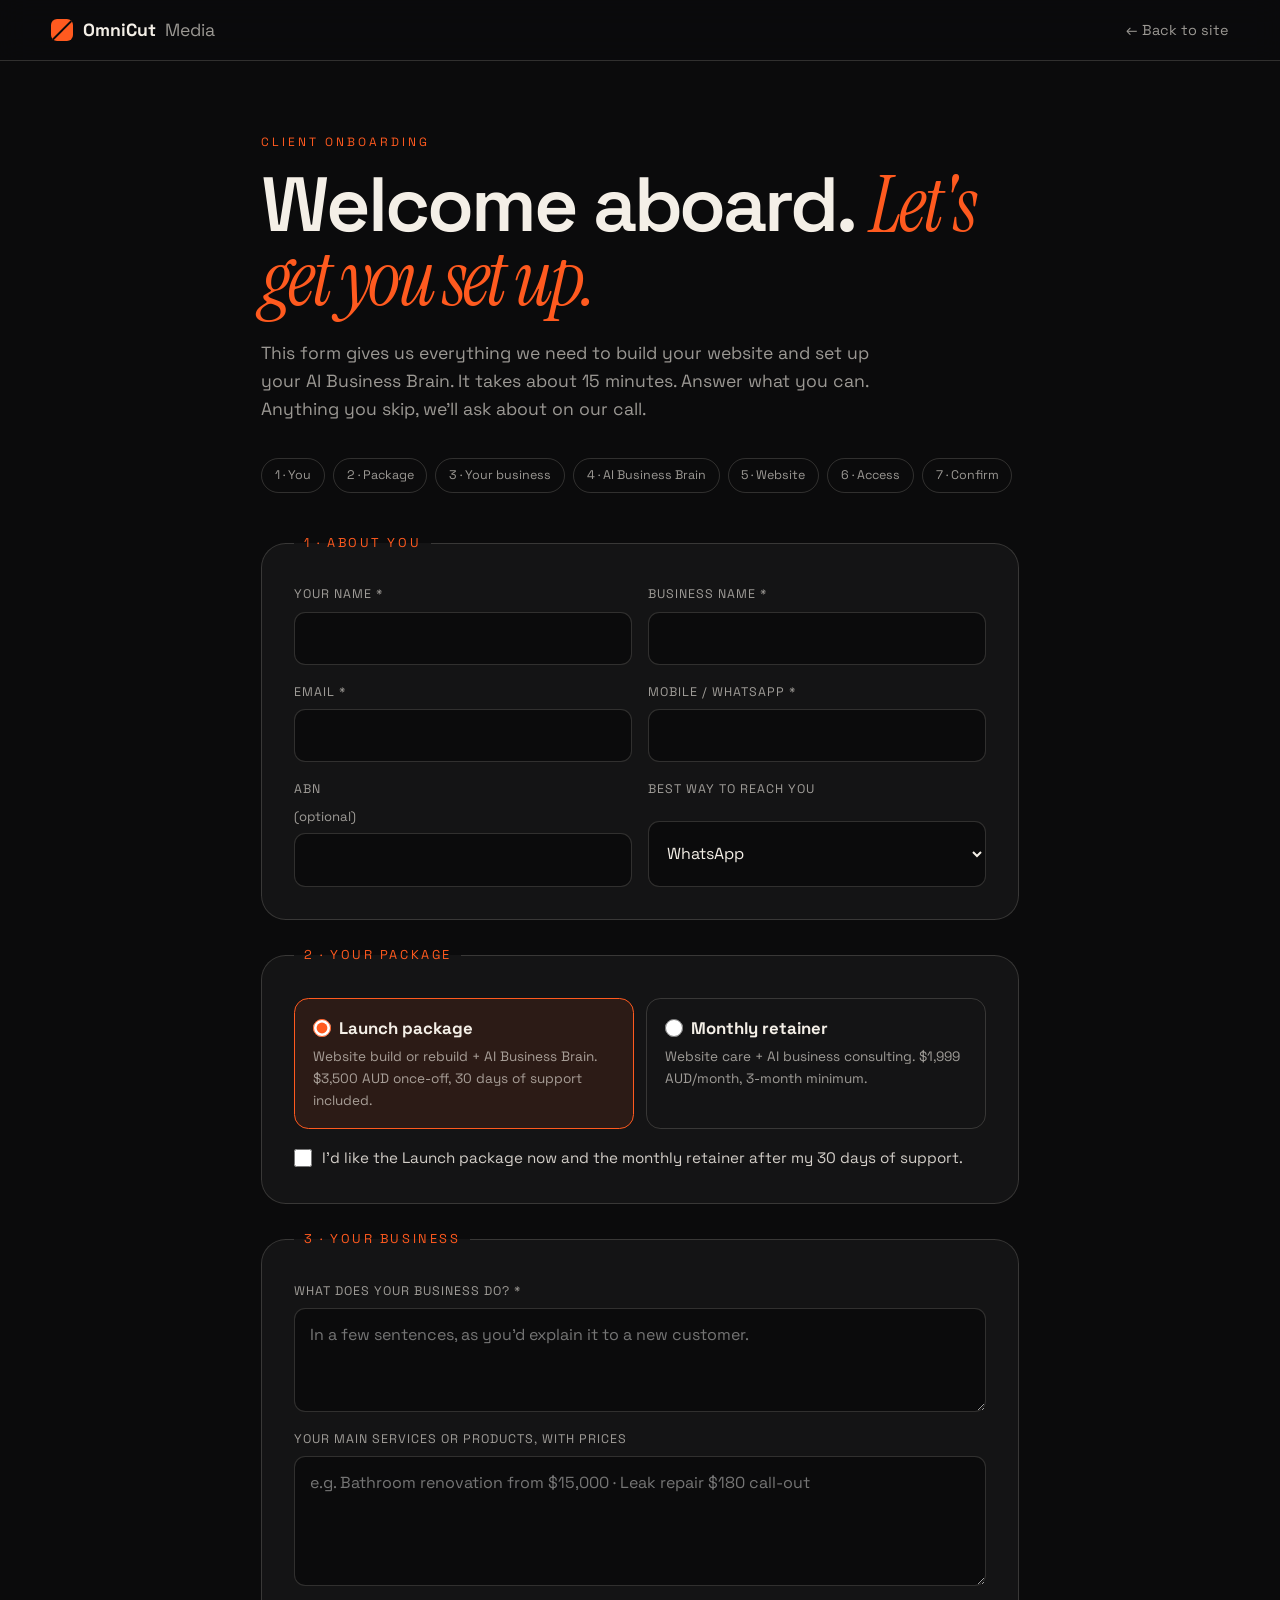
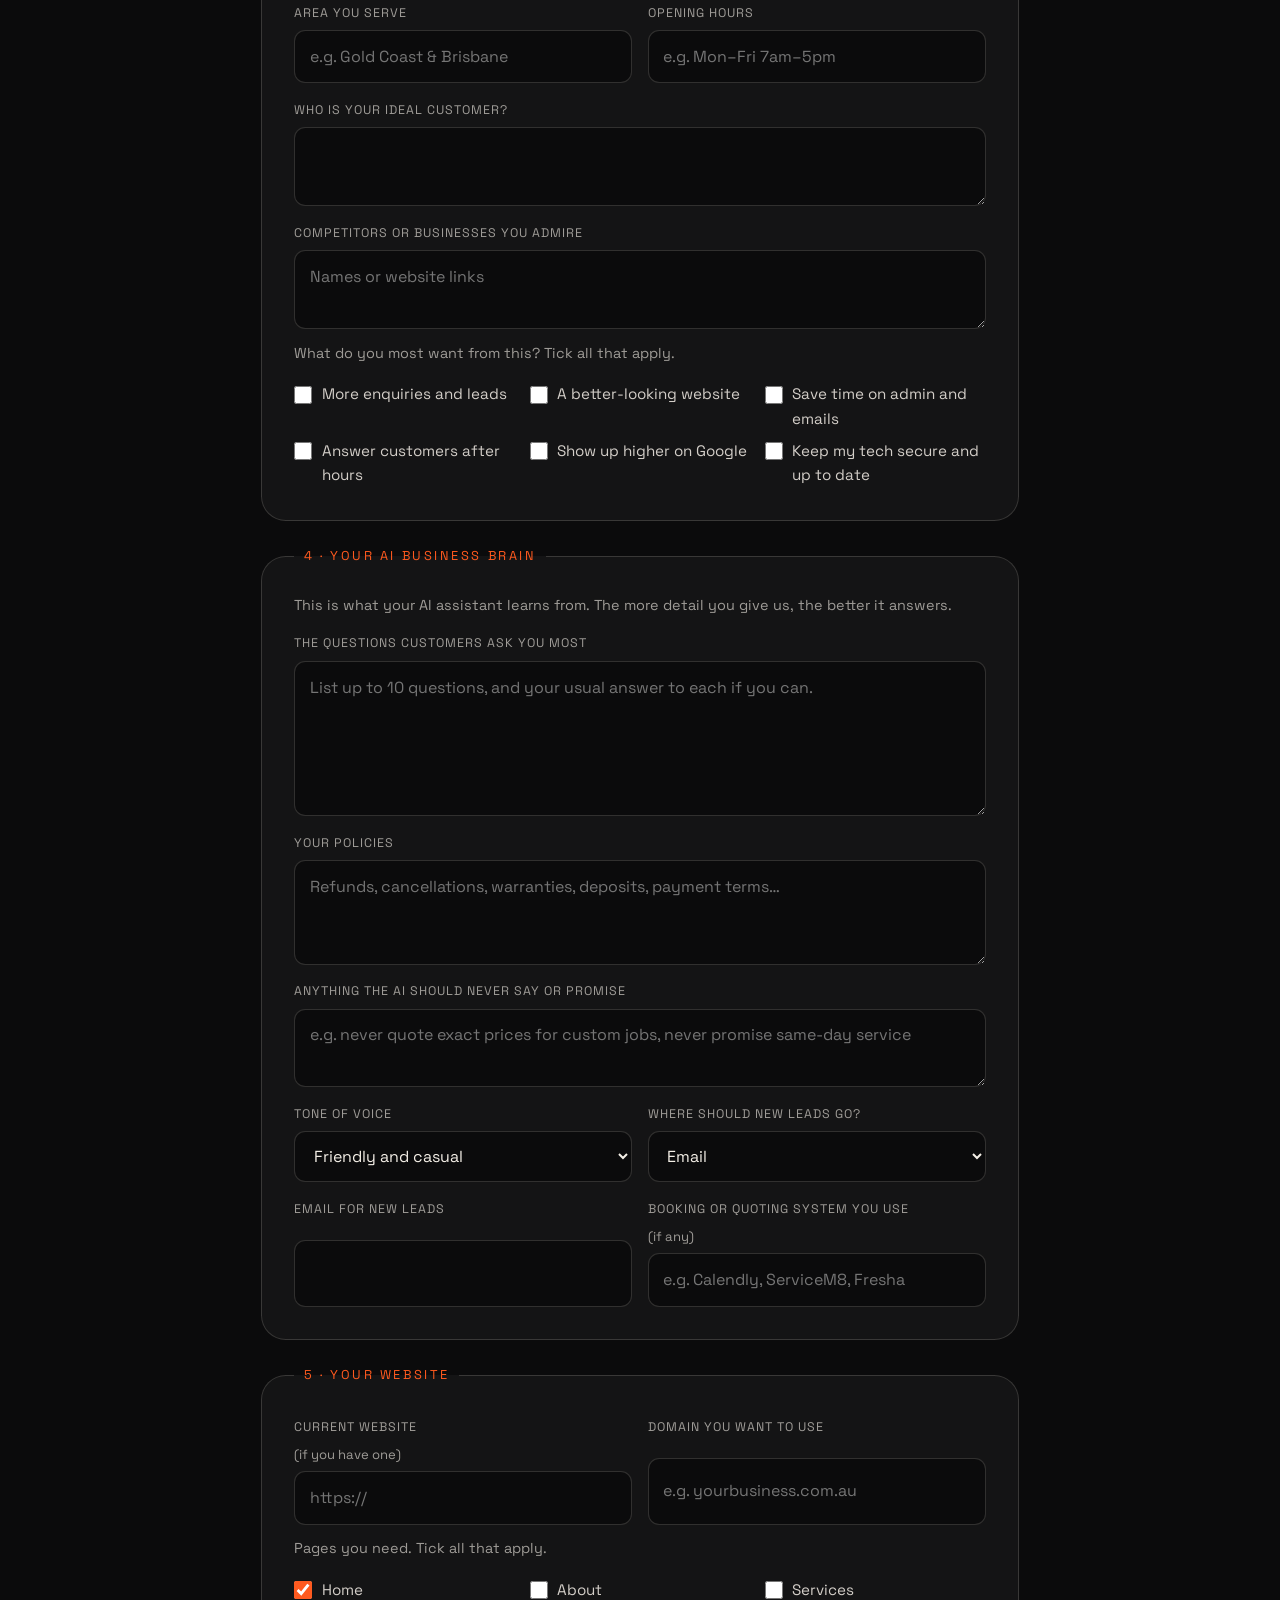
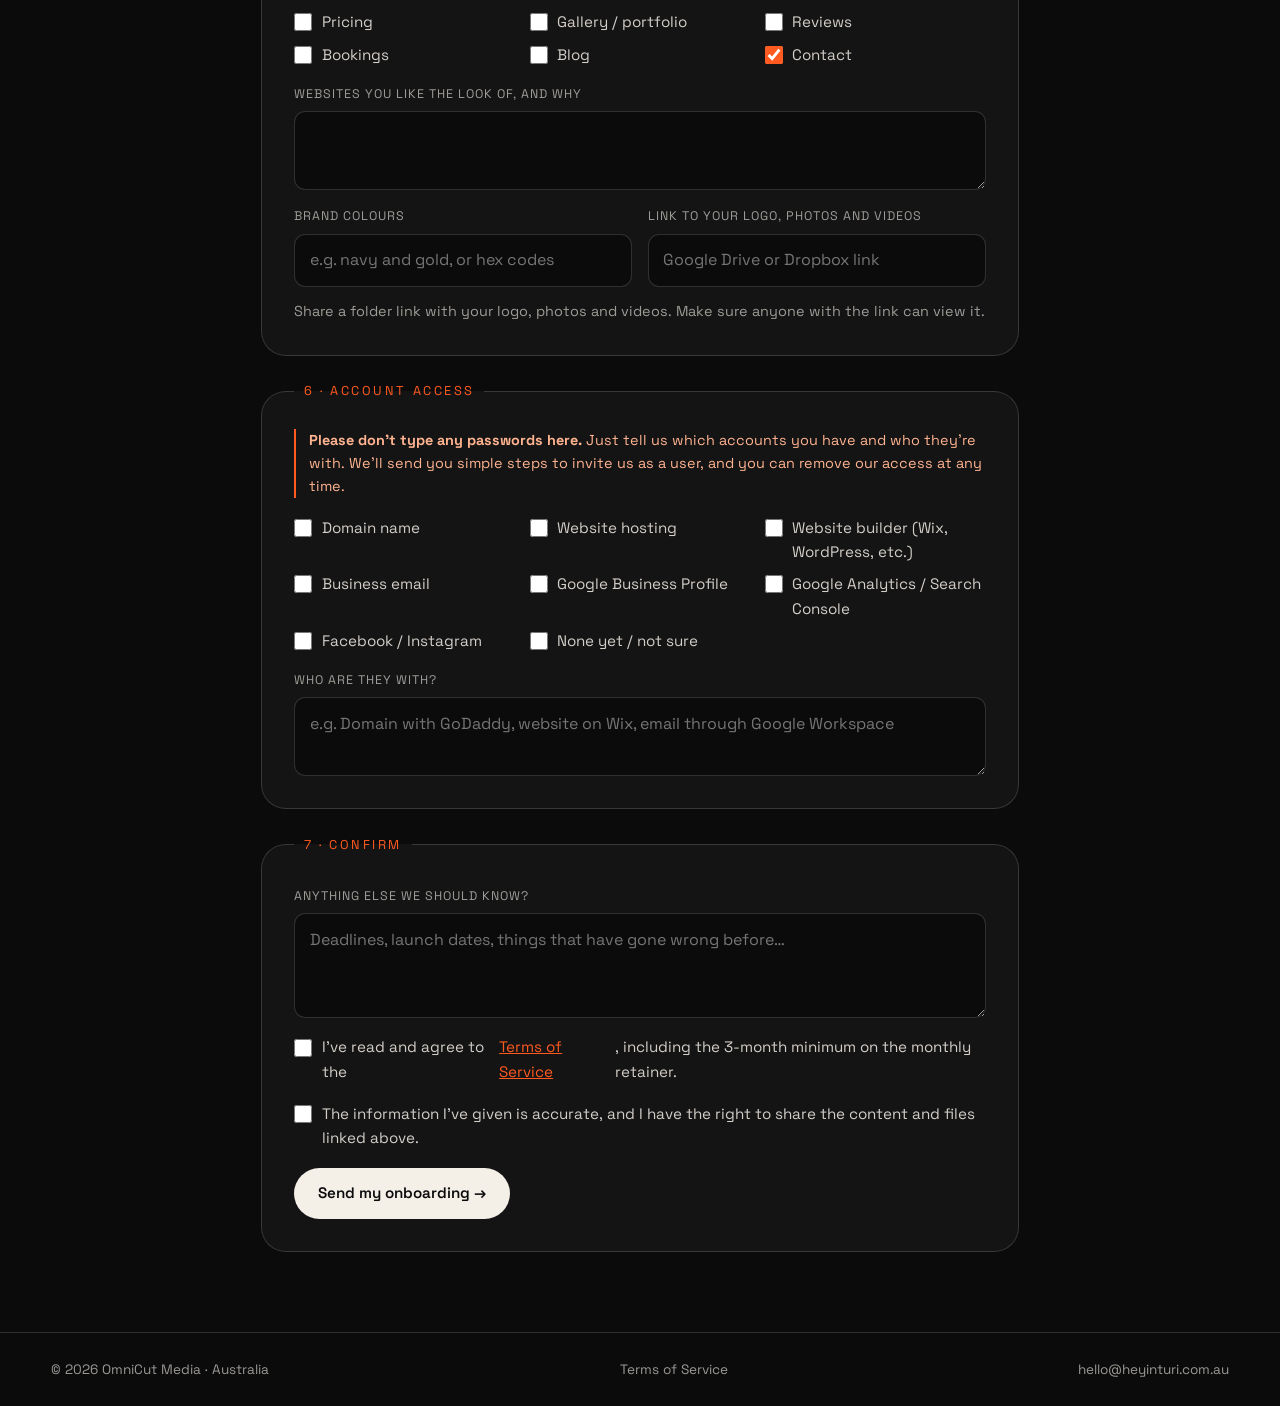
==== onboarding.html @ e652654d "Add Terms of Service and client onboarding form; 3-month minimum on retainer Co-Authored-By: Claude " ====
<!DOCTYPE html>
<html lang="en">
<head>
<meta charset="UTF-8">
<meta name="viewport" content="width=device-width, initial-scale=1.0">
<title>Client Onboarding — OmniCut Media</title>
<meta name="robots" content="noindex">
<link rel="preconnect" href="https://fonts.googleapis.com">
<link rel="preconnect" href="https://fonts.gstatic.com" crossorigin>
<link href="https://fonts.googleapis.com/css2?family=Instrument+Serif:ital@0;1&family=Space+Grotesk:wght@400;500;600;700&display=swap" rel="stylesheet">
<link rel="stylesheet" href="assets/css/page.css">
</head>
<body>
<header>
  <a href="index.html" class="brand"><i></i>OmniCut<b>Media</b></a>
  <a class="back" href="index.html">← Back to site</a>
</header>

<main class="wrap">
  <div class="eyebrow">Client onboarding</div>
  <h1>Welcome aboard. <em>Let's get you set up.</em></h1>
  <p class="intro">This form gives us everything we need to build your website and set up your AI Business Brain. It takes about 15 minutes. Answer what you can. Anything you skip, we'll ask about on our call.</p>

  <nav class="steps-bar" aria-label="Form sections">
    <a href="#s1">1 · You</a><a href="#s2">2 · Package</a><a href="#s3">3 · Your business</a><a href="#s4">4 · AI Business Brain</a><a href="#s5">5 · Website</a><a href="#s6">6 · Access</a><a href="#s7">7 · Confirm</a>
  </nav>

  <form class="onb" id="onb" novalidate>
    <fieldset id="s1">
      <legend>1 · About you</legend>
      <div class="row">
        <label class="f">Your name *<input type="text" name="Name" required autocomplete="name"></label>
        <label class="f">Business name *<input type="text" name="Business name" required autocomplete="organization"></label>
      </div>
      <div class="row">
        <label class="f">Email *<input type="email" name="Email" required autocomplete="email"></label>
        <label class="f">Mobile / WhatsApp *<input type="tel" name="Phone" required autocomplete="tel"></label>
      </div>
      <div class="row">
        <label class="f">ABN <small>(optional)</small><input type="text" name="ABN" inputmode="numeric"></label>
        <label class="f">Best way to reach you
          <select name="Preferred contact"><option>WhatsApp</option><option>Phone call</option><option>Email</option></select>
        </label>
      </div>
    </fieldset>

    <fieldset id="s2">
      <legend>2 · Your package</legend>
      <div class="pkg-pick">
        <label><input type="radio" name="Package" value="Launch package ($3,500 AUD once-off)" checked><b>Launch package</b><span>Website build or rebuild + AI Business Brain. $3,500 AUD once-off, 30 days of support included.</span></label>
        <label><input type="radio" name="Package" value="Monthly retainer ($1,999 AUD/month)"><b>Monthly retainer</b><span>Website care + AI business consulting. $1,999 AUD/month, 3-month minimum.</span></label>
      </div>
      <label class="agree"><input type="checkbox" name="Interested in both" value="Yes">I'd like the Launch package now and the monthly retainer after my 30 days of support.</label>
    </fieldset>

    <fieldset id="s3">
      <legend>3 · Your business</legend>
      <label class="f">What does your business do? *<textarea name="What the business does" rows="3" required placeholder="In a few sentences, as you'd explain it to a new customer."></textarea></label>
      <label class="f">Your main services or products, with prices<textarea name="Services and prices" rows="4" placeholder="e.g. Bathroom renovation from $15,000 · Leak repair $180 call-out"></textarea></label>
      <div class="row">
        <label class="f">Area you serve<input type="text" name="Service area" placeholder="e.g. Gold Coast & Brisbane"></label>
        <label class="f">Opening hours<input type="text" name="Opening hours" placeholder="e.g. Mon–Fri 7am–5pm"></label>
      </div>
      <label class="f">Who is your ideal customer?<textarea name="Ideal customer" rows="2"></textarea></label>
      <label class="f">Competitors or businesses you admire<textarea name="Competitors" rows="2" placeholder="Names or website links"></textarea></label>
      <p class="hint">What do you most want from this? Tick all that apply.</p>
      <div class="checks">
        <label><input type="checkbox" name="Goals" value="More enquiries and leads">More enquiries and leads</label>
        <label><input type="checkbox" name="Goals" value="A better-looking website">A better-looking website</label>
        <label><input type="checkbox" name="Goals" value="Save time on admin and emails">Save time on admin and emails</label>
        <label><input type="checkbox" name="Goals" value="Answer customers after hours">Answer customers after hours</label>
        <label><input type="checkbox" name="Goals" value="Show up higher on Google">Show up higher on Google</label>
        <label><input type="checkbox" name="Goals" value="Keep my tech secure and up to date">Keep my tech secure and up to date</label>
      </div>
    </fieldset>

    <fieldset id="s4">
      <legend>4 · Your AI Business Brain</legend>
      <p class="hint">This is what your AI assistant learns from. The more detail you give us, the better it answers.</p>
      <label class="f">The questions customers ask you most<textarea name="Top customer questions" rows="5" placeholder="List up to 10 questions, and your usual answer to each if you can."></textarea></label>
      <label class="f">Your policies<textarea name="Policies" rows="3" placeholder="Refunds, cancellations, warranties, deposits, payment terms…"></textarea></label>
      <label class="f">Anything the AI should never say or promise<textarea name="AI must not" rows="2" placeholder="e.g. never quote exact prices for custom jobs, never promise same-day service"></textarea></label>
      <div class="row">
        <label class="f">Tone of voice
          <select name="Tone"><option>Friendly and casual</option><option>Professional and polished</option><option>Warm and caring</option><option>Bold and energetic</option></select>
        </label>
        <label class="f">Where should new leads go?
          <select name="Leads go to"><option>Email</option><option>WhatsApp</option><option>Both email and WhatsApp</option></select>
        </label>
      </div>
      <div class="row">
        <label class="f">Email for new leads<input type="email" name="Lead email"></label>
        <label class="f">Booking or quoting system you use <small>(if any)</small><input type="text" name="Booking system" placeholder="e.g. Calendly, ServiceM8, Fresha"></label>
      </div>
    </fieldset>

    <fieldset id="s5">
      <legend>5 · Your website</legend>
      <div class="row">
        <label class="f">Current website <small>(if you have one)</small><input type="url" name="Current website" placeholder="https://"></label>
        <label class="f">Domain you want to use<input type="text" name="Domain" placeholder="e.g. yourbusiness.com.au"></label>
      </div>
      <p class="hint">Pages you need. Tick all that apply.</p>
      <div class="checks">
        <label><input type="checkbox" name="Pages" value="Home" checked>Home</label>
        <label><input type="checkbox" name="Pages" value="About">About</label>
        <label><input type="checkbox" name="Pages" value="Services">Services</label>
        <label><input type="checkbox" name="Pages" value="Pricing">Pricing</label>
        <label><input type="checkbox" name="Pages" value="Gallery / portfolio">Gallery / portfolio</label>
        <label><input type="checkbox" name="Pages" value="Reviews">Reviews</label>
        <label><input type="checkbox" name="Pages" value="Bookings">Bookings</label>
        <label><input type="checkbox" name="Pages" value="Blog">Blog</label>
        <label><input type="checkbox" name="Pages" value="Contact" checked>Contact</label>
      </div>
      <label class="f">Websites you like the look of, and why<textarea name="Sites they like" rows="2"></textarea></label>
      <div class="row">
        <label class="f">Brand colours<input type="text" name="Brand colours" placeholder="e.g. navy and gold, or hex codes"></label>
        <label class="f">Link to your logo, photos and videos<input type="url" name="Files link" placeholder="Google Drive or Dropbox link"></label>
      </div>
      <p class="hint">Share a folder link with your logo, photos and videos. Make sure anyone with the link can view it.</p>
    </fieldset>

    <fieldset id="s6">
      <legend>6 · Account access</legend>
      <p class="hint warn"><strong>Please don't type any passwords here.</strong> Just tell us which accounts you have and who they're with. We'll send you simple steps to invite us as a user, and you can remove our access at any time.</p>
      <div class="checks">
        <label><input type="checkbox" name="Has accounts" value="Domain registrar">Domain name</label>
        <label><input type="checkbox" name="Has accounts" value="Website hosting">Website hosting</label>
        <label><input type="checkbox" name="Has accounts" value="Website builder (Wix/Squarespace/WordPress/Shopify)">Website builder (Wix, WordPress, etc.)</label>
        <label><input type="checkbox" name="Has accounts" value="Business email">Business email</label>
        <label><input type="checkbox" name="Has accounts" value="Google Business Profile">Google Business Profile</label>
        <label><input type="checkbox" name="Has accounts" value="Google Analytics / Search Console">Google Analytics / Search Console</label>
        <label><input type="checkbox" name="Has accounts" value="Facebook / Instagram">Facebook / Instagram</label>
        <label><input type="checkbox" name="Has accounts" value="None yet / not sure">None yet / not sure</label>
      </div>
      <label class="f">Who are they with?<textarea name="Account providers" rows="2" placeholder="e.g. Domain with GoDaddy, website on Wix, email through Google Workspace"></textarea></label>
    </fieldset>

    <fieldset id="s7">
      <legend>7 · Confirm</legend>
      <label class="f">Anything else we should know?<textarea name="Notes" rows="3" placeholder="Deadlines, launch dates, things that have gone wrong before…"></textarea></label>
      <label class="agree"><input type="checkbox" id="agree" name="Agreed to terms" value="Yes" required>I've read and agree to the <a href="terms.html" target="_blank" rel="noopener" style="color:var(--accent)">Terms of Service</a>, including the 3-month minimum on the monthly retainer.</label>
      <label class="agree"><input type="checkbox" name="Info is accurate" value="Yes" required>The information I've given is accurate, and I have the right to share the content and files linked above.</label>
      <div class="submit-row">
        <button class="btn" type="submit" id="send">Send my onboarding →</button>
        <span class="msg" id="msg" role="status"></span>
      </div>
    </fieldset>
  </form>
</main>

<footer>
  <span>© 2026 OmniCut Media · Australia</span>
  <a href="terms.html">Terms of Service</a>
  <a href="mailto:hello@heyinturi.com.au">hello@heyinturi.com.au</a>
</footer>

<script>
(() => {
  const TO = "hello@heyinturi.com.au";
  const form = document.getElementById("onb"), msg = document.getElementById("msg"), btn = document.getElementById("send");
  const say = (t, cls) => { msg.textContent = t; msg.className = "msg " + (cls || ""); };

  const collect = () => {
    const out = {};
    new FormData(form).forEach((v, k) => { v = String(v).trim(); if (!v) return; out[k] = out[k] ? out[k] + ", " + v : v; });
    return out;
  };

  form.addEventListener("submit", async e => {
    e.preventDefault();
    let bad = null;
    form.querySelectorAll("[required]").forEach(f => {
      const empty = f.type === "checkbox" ? !f.checked : !f.value.trim() || (f.type === "email" && !/^\S+@\S+\.\S+$/.test(f.value));
      (f.type === "checkbox" ? f.parentElement : f).classList.toggle("invalid", empty);
      if (empty && !bad) bad = f;
    });
    if (bad) { say("Please fill in the required fields marked * and tick both boxes at the end.", "err"); bad.scrollIntoView({ behavior: "smooth", block: "center" }); return; }

    const data = collect();
    const ref = "ON-" + new Date().toISOString().slice(2, 10).replace(/-/g, "") + "-" + Math.random().toString(36).slice(2, 6).toUpperCase();
    btn.disabled = true; say("Sending…");
    try {
      const res = await fetch(`https://formsubmit.co/ajax/${TO}`, {
        method: "POST",
        headers: { "Content-Type": "application/json", Accept: "application/json" },
        body: JSON.stringify({ _subject: `New client onboarding ${ref}: ${data["Business name"]}`, _template: "table", _captcha: "false", _replyto: data.Email, Reference: ref, ...data })
      });
      const j = await res.json().catch(() => ({}));
      if (!res.ok || String(j.success) === "false") throw new Error(j.message || res.status);
      form.reset();
      say(`Thanks! Your onboarding (${ref}) has been sent. Adrian will be in touch within 1 business day.`, "ok");
    } catch (err) {
      // Fallback: open the client's email app with the answers filled in
      const body = `Reference: ${ref}\n\n` + Object.entries(data).map(([k, v]) => `${k}: ${v}`).join("\n");
      location.href = `mailto:${TO}?subject=${encodeURIComponent(`Client onboarding ${ref}: ${data["Business name"]}`)}&body=${encodeURIComponent(body)}`;
      say("We couldn't send it directly, so your email app has opened with your answers filled in. Just press send.", "err");
    } finally { btn.disabled = false; }
  });
})();
</script>
</body>
</html>
---- assets/css/page.css ----
:root {
  --bg: #0b0b0c; --bg-2: #141415; --fg: #f4efe7;
  --muted: rgba(244, 239, 231, 0.62); --line: rgba(244, 239, 231, 0.16);
  --accent: #ff5a1f; --wa: #25d366; --radius: 1.1rem;
  --font: "Space Grotesk", -apple-system, BlinkMacSystemFont, "Segoe UI", Roboto, Helvetica, Arial, sans-serif;
  --font-serif: "Instrument Serif", Georgia, "Times New Roman", serif;
  --pad: clamp(1.25rem, 4vw, 3.5rem);
}
* { margin: 0; padding: 0; box-sizing: border-box; }
html { background: var(--bg); scroll-behavior: smooth; }
body { color: var(--fg); font-family: var(--font); -webkit-font-smoothing: antialiased; line-height: 1.6; }
a { color: inherit; }
em { font-family: var(--font-serif); font-style: italic; font-weight: 400; color: var(--accent); }
::selection { background: var(--accent); color: #000; }

header { position: sticky; top: 0; z-index: 10; display: flex; align-items: center; justify-content: space-between; gap: 1rem; padding: 1rem var(--pad); background: rgba(11,11,12,.75); backdrop-filter: blur(14px); -webkit-backdrop-filter: blur(14px); border-bottom: 1px solid var(--line); }
.brand { display: flex; align-items: center; gap: .6rem; font-weight: 700; font-size: 1.1rem; text-decoration: none; }
.brand i { width: 22px; height: 22px; border-radius: 6px; background: var(--accent); position: relative; overflow: hidden; display: grid; place-items: center; }
.brand i::after { content: ""; position: absolute; width: 140%; height: 2px; background: var(--bg); transform: rotate(-45deg); }
.brand b { font-weight: 400; color: var(--muted); }
.back { font-size: .9rem; color: var(--muted); text-decoration: none; }
.back:hover { color: var(--fg); }

.wrap { max-width: 860px; margin: 0 auto; padding: clamp(3rem, 8vh, 6rem) var(--pad) 5rem; }
.eyebrow { font-size: .75rem; letter-spacing: .25em; text-transform: uppercase; color: var(--accent); }
h1 { font-size: clamp(2.6rem, 7vw, 4.8rem); font-weight: 600; letter-spacing: -.04em; line-height: .95; margin: 1rem 0 1.4rem; }
.intro { color: var(--muted); font-size: 1.1rem; max-width: 40rem; }
.meta { margin-top: 1rem; font-size: .85rem; color: var(--muted); }

.btn { display: inline-flex; align-items: center; gap: .6rem; padding: .85rem 1.5rem; border-radius: 99px; font: inherit; font-weight: 600; font-size: .95rem; background: var(--fg); color: #0b0b0c; border: 0; cursor: pointer; text-decoration: none; transition: background .3s; }
.btn:hover { background: var(--accent); }
.btn.ghost { background: transparent; color: var(--fg); border: 1px solid var(--line); }
.btn.ghost:hover { background: var(--fg); color: #000; }

/* terms */
.toc { margin: 2.4rem 0 3rem; padding: 1.4rem 1.6rem; border: 1px solid var(--line); border-radius: var(--radius); background: var(--bg-2); columns: 2; column-gap: 2rem; font-size: .92rem; }
.toc a { display: block; padding: .2rem 0; color: var(--muted); text-decoration: none; break-inside: avoid; }
.toc a:hover { color: var(--accent); }
.terms section { padding: 2rem 0; border-top: 1px solid var(--line); scroll-margin-top: 5rem; }
.terms h2 { font-size: 1.45rem; font-weight: 600; letter-spacing: -.02em; margin-bottom: .9rem; }
.terms h2 span { color: var(--accent); font-size: .9rem; margin-right: .6rem; letter-spacing: .1em; }
.terms p, .terms li { color: rgba(244,239,231,.82); margin-bottom: .7rem; }
.terms ul { padding-left: 1.2rem; }
.terms li::marker { color: var(--accent); }
.terms strong { color: var(--fg); }
.summary { margin-top: 2rem; display: grid; grid-template-columns: repeat(auto-fit, minmax(180px, 1fr)); gap: .8rem; }
.summary div { padding: 1rem 1.1rem; border: 1px solid var(--line); border-radius: .9rem; background: var(--bg-2); }
.summary b { display: block; font-size: 1.15rem; }
.summary span { font-size: .82rem; color: var(--muted); }
@media (max-width: 640px) { .toc { columns: 1; } }

/* onboarding form */
.steps-bar { display: flex; flex-wrap: wrap; gap: .5rem; margin: 2.2rem 0 0; }
.steps-bar a { font-size: .78rem; padding: .4rem .8rem; border: 1px solid var(--line); border-radius: 99px; color: var(--muted); text-decoration: none; }
.steps-bar a:hover { border-color: var(--accent); color: var(--fg); }
form.onb { margin-top: 2.5rem; display: grid; gap: 1.6rem; }
fieldset { border: 1px solid var(--line); border-radius: calc(var(--radius) * 1.4); padding: clamp(1.2rem, 3vw, 2rem); background: var(--bg-2); display: grid; gap: 1.1rem; scroll-margin-top: 5rem; }
legend { padding: 0 .6rem; font-size: .8rem; letter-spacing: .2em; text-transform: uppercase; color: var(--accent); }
.hint { font-size: .9rem; color: var(--muted); margin-top: -.3rem; }
.hint.warn { color: #ffb38f; border-left: 2px solid var(--accent); padding-left: .8rem; }
.row { display: grid; grid-template-columns: 1fr 1fr; gap: 1rem; }
label.f { display: grid; gap: .4rem; font-size: .78rem; letter-spacing: .08em; text-transform: uppercase; color: var(--muted); }
label.f small { text-transform: none; letter-spacing: 0; font-size: .82rem; }
input[type=text], input[type=email], input[type=tel], input[type=url], select, textarea {
  font: inherit; font-size: 1rem; letter-spacing: 0; text-transform: none; color: var(--fg); background: var(--bg); border: 1px solid var(--line); border-radius: .7rem; padding: .8rem .9rem; outline: none; width: 100%; resize: vertical; transition: border-color .25s; }
input:focus, select:focus, textarea:focus { border-color: var(--accent); }
.invalid { border-color: #ff4d4d !important; }
.checks { display: grid; grid-template-columns: repeat(auto-fit, minmax(220px, 1fr)); gap: .5rem .9rem; }
.checks label, label.agree { display: flex; gap: .6rem; align-items: flex-start; font-size: .95rem; color: rgba(244,239,231,.85); cursor: pointer; }
input[type=checkbox], input[type=radio] { accent-color: var(--accent); width: 18px; height: 18px; margin-top: .2rem; flex: none; }
.pkg-pick { display: grid; grid-template-columns: 1fr 1fr; gap: .8rem; }
.pkg-pick label { display: block; padding: 1rem 1.1rem; border: 1px solid var(--line); border-radius: .9rem; cursor: pointer; transition: border-color .25s, background .25s; }
.pkg-pick label:has(input:checked) { border-color: var(--accent); background: rgba(255,90,31,.1); }
.pkg-pick input { margin-right: .5rem; vertical-align: -3px; }
.pkg-pick b { font-size: 1.05rem; }
.pkg-pick span { display: block; font-size: .85rem; color: var(--muted); margin-top: .3rem; }
.submit-row { display: flex; flex-wrap: wrap; align-items: center; gap: 1rem; }
.msg { font-size: .95rem; }
.msg.err { color: #ff8a8a; }
.msg.ok { color: #6ee7a0; }
@media (max-width: 640px) { .row, .pkg-pick { grid-template-columns: 1fr; } }

footer { border-top: 1px solid var(--line); padding: 1.6rem var(--pad); display: flex; flex-wrap: wrap; justify-content: space-between; gap: 1rem; font-size: .85rem; color: var(--muted); }
footer a { text-decoration: none; }
footer a:hover { color: var(--fg); }
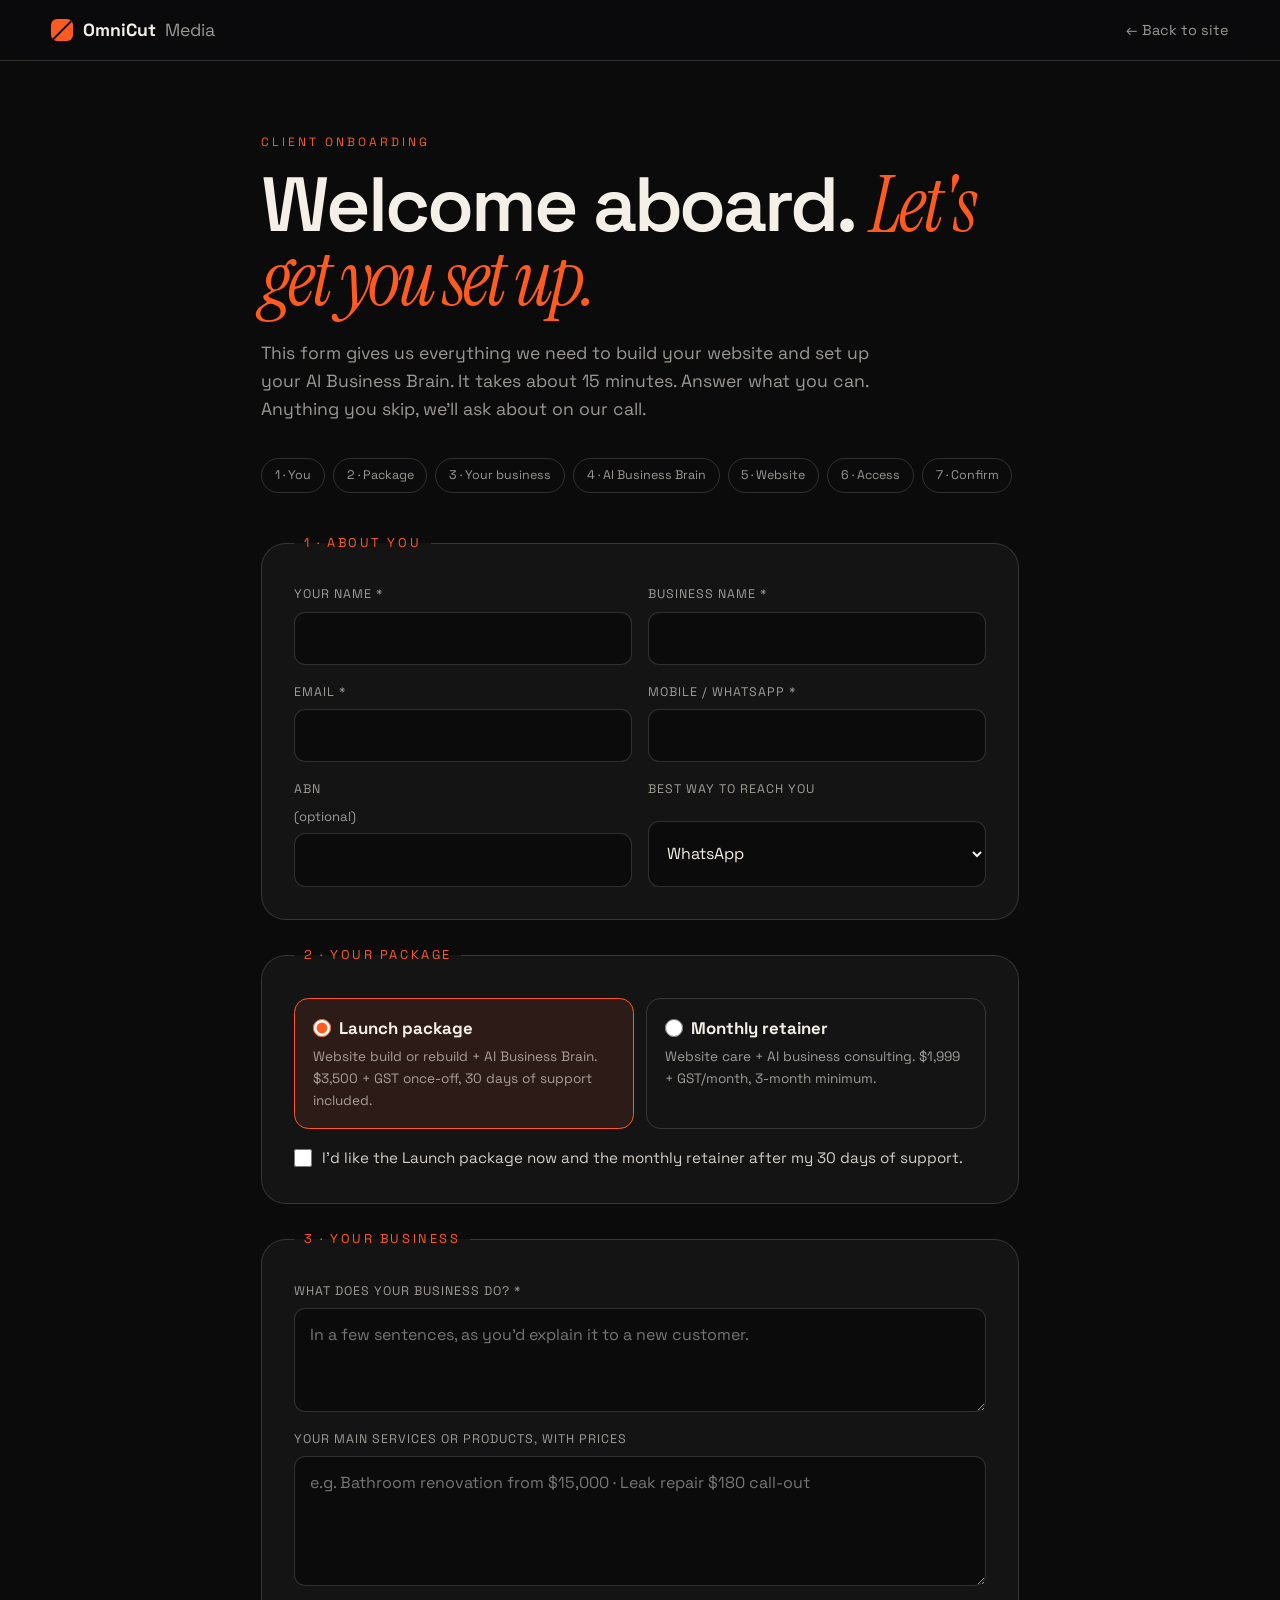
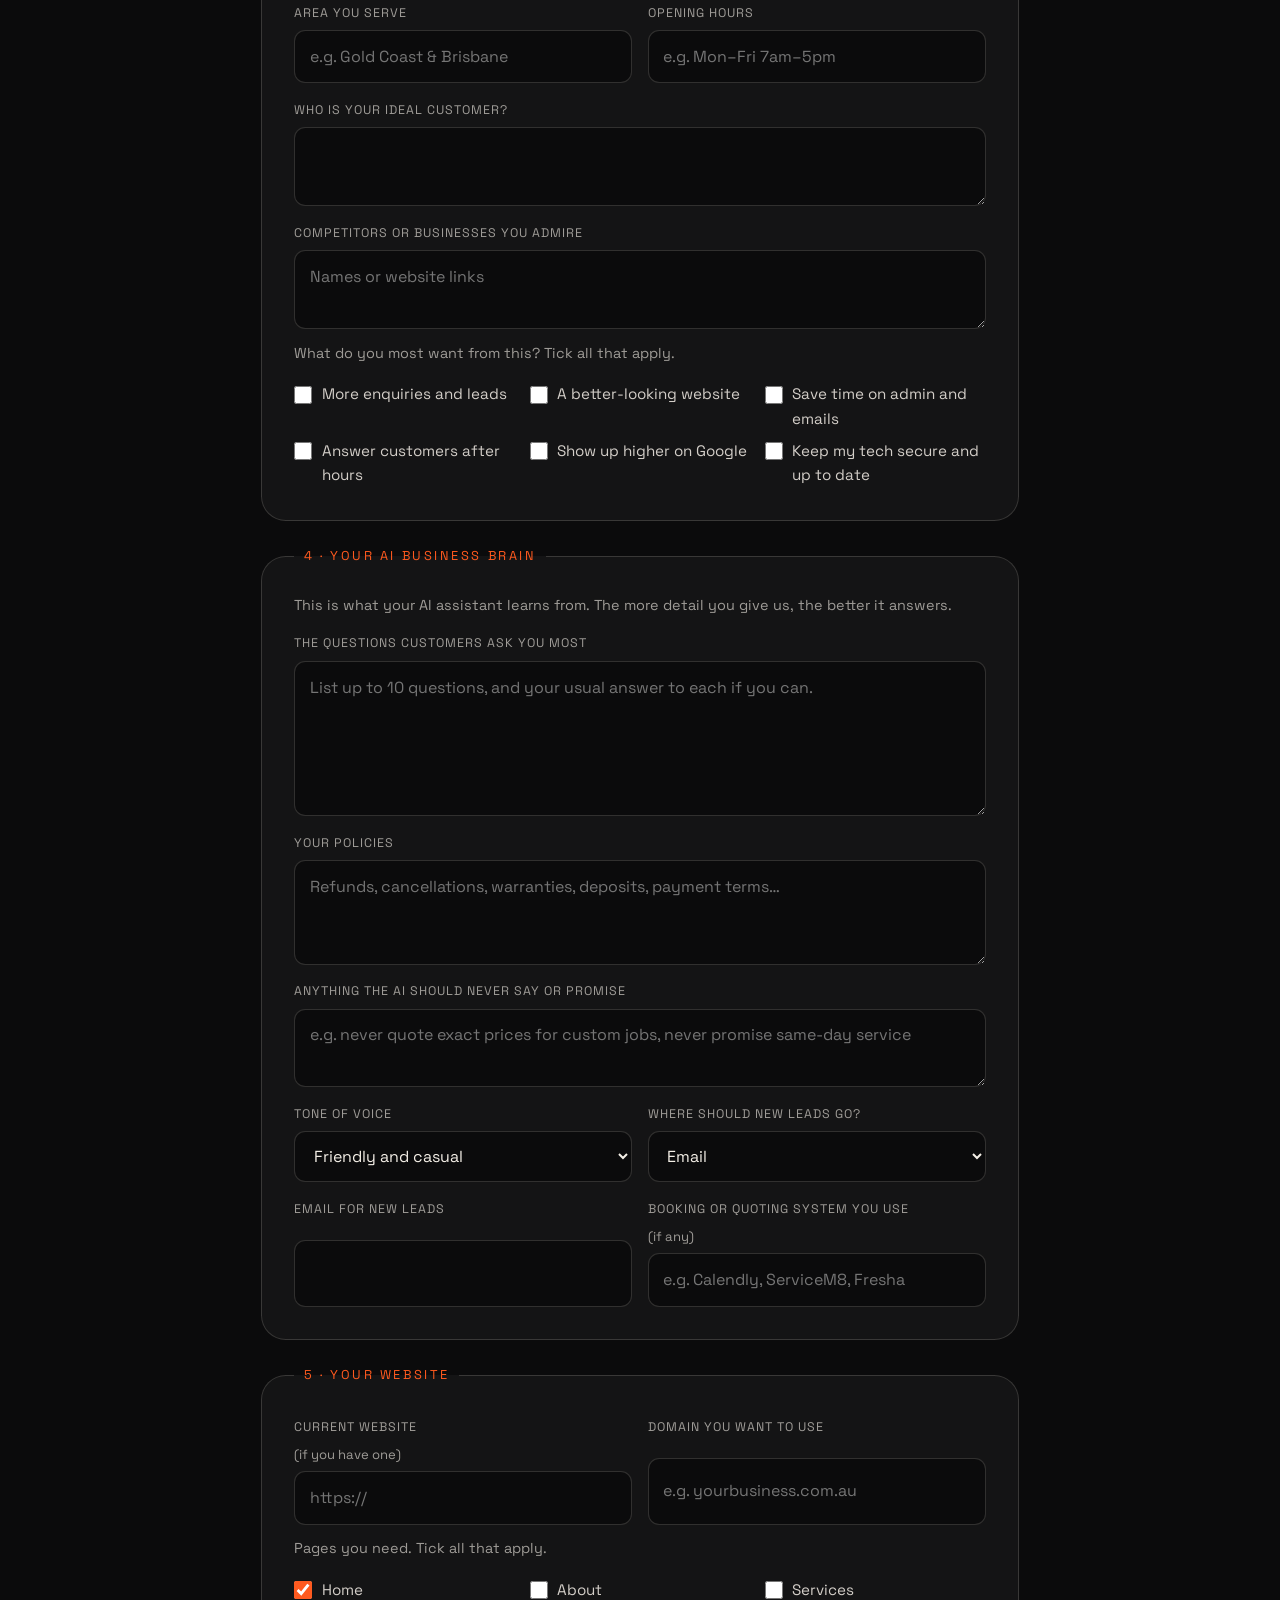
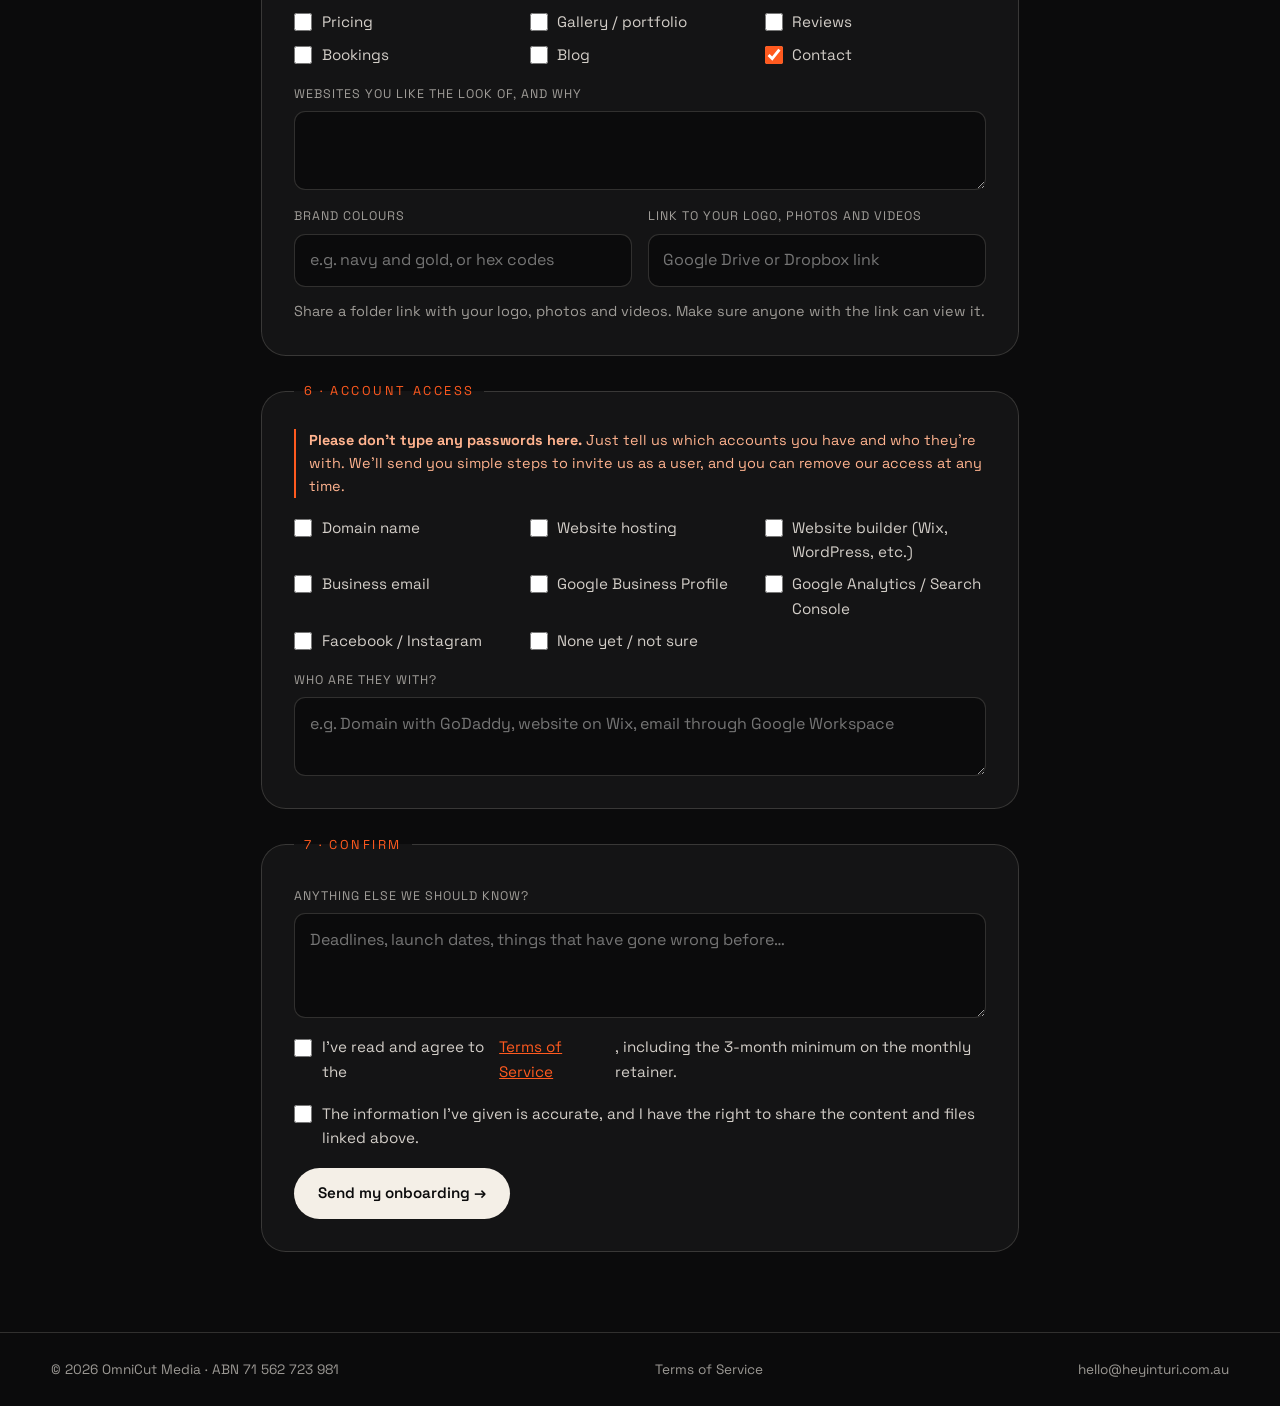
==== commit 049db36f: "Add ABN, GST-exclusive pricing and Queensland governing law Co-Authored-By: Claude Opus 5.5 <noreply" ====
--- a/onboarding.html
+++ b/onboarding.html
@@ -47,8 +47,8 @@
     <fieldset id="s2">
       <legend>2 · Your package</legend>
       <div class="pkg-pick">
-        <label><input type="radio" name="Package" value="Launch package ($3,500 AUD once-off)" checked><b>Launch package</b><span>Website build or rebuild + AI Business Brain. $3,500 AUD once-off, 30 days of support included.</span></label>
-        <label><input type="radio" name="Package" value="Monthly retainer ($1,999 AUD/month)"><b>Monthly retainer</b><span>Website care + AI business consulting. $1,999 AUD/month, 3-month minimum.</span></label>
+        <label><input type="radio" name="Package" value="Launch package ($3,500 + GST once-off)" checked><b>Launch package</b><span>Website build or rebuild + AI Business Brain. $3,500 + GST once-off, 30 days of support included.</span></label>
+        <label><input type="radio" name="Package" value="Monthly retainer ($1,999 + GST/month)"><b>Monthly retainer</b><span>Website care + AI business consulting. $1,999 + GST/month, 3-month minimum.</span></label>
       </div>
       <label class="agree"><input type="checkbox" name="Interested in both" value="Yes">I'd like the Launch package now and the monthly retainer after my 30 days of support.</label>
     </fieldset>
@@ -150,7 +150,7 @@
 </main>
 
 <footer>
-  <span>© 2026 OmniCut Media · Australia</span>
+  <span>© 2026 OmniCut Media · ABN 71 562 723 981</span>
   <a href="terms.html">Terms of Service</a>
   <a href="mailto:hello@heyinturi.com.au">hello@heyinturi.com.au</a>
 </footer>
